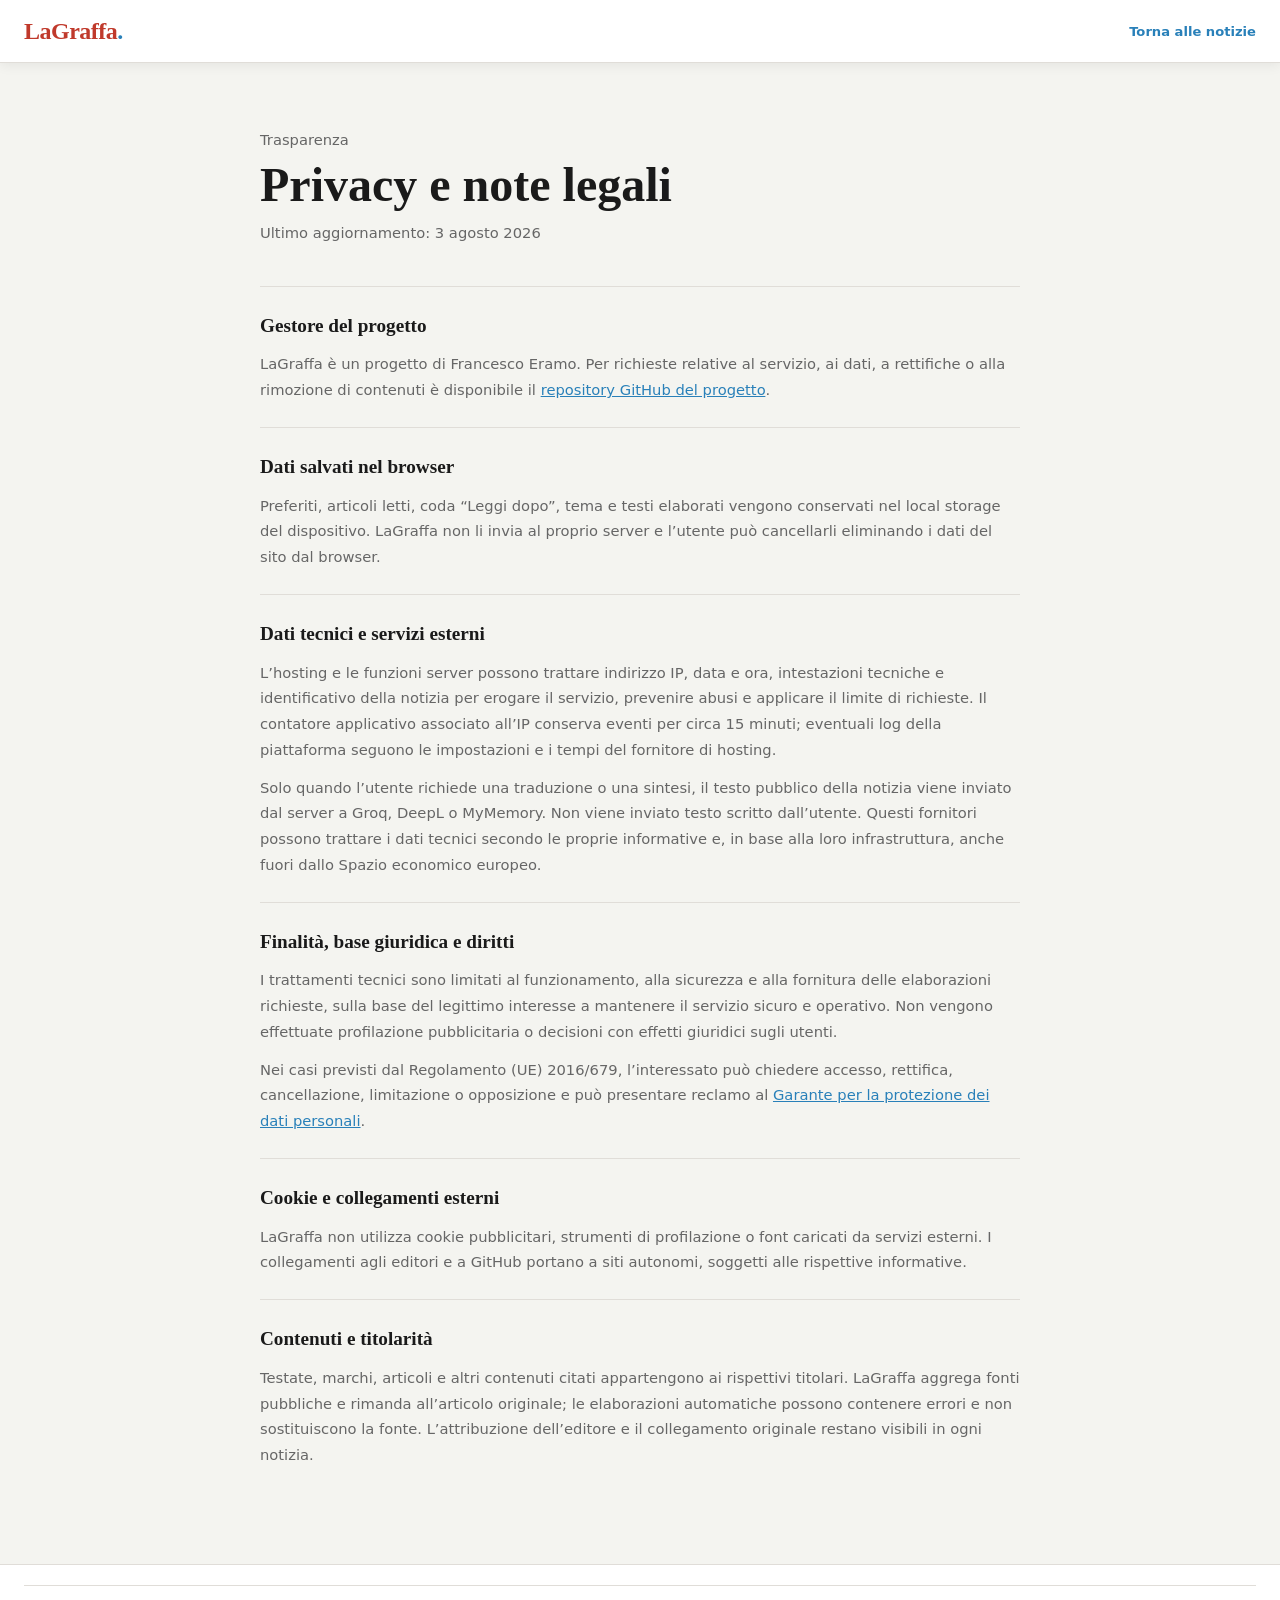
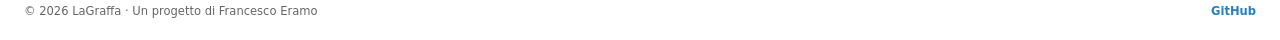
==== privacy.html @ 0d06956f "Aggiorna footer, note legali e dominio" ====
<!DOCTYPE html>
<html lang="it">
<head>
  <meta charset="UTF-8" />
  <meta name="viewport" content="width=device-width, initial-scale=1.0" />
  <meta name="referrer" content="strict-origin-when-cross-origin" />
  <meta name="robots" content="noindex,follow" />
  <meta name="theme-color" content="#c0392b" />
  <title>Privacy e note legali — LaGraffa</title>
  <link rel="canonical" href="https://lagraffa.vercel.app/privacy.html" />
  <link rel="icon" href="icon-512.png" type="image/png" />
  <link rel="stylesheet" href="style.css?v=3" />
</head>
<body>
  <header class="header legal-header">
    <div class="header-inner">
      <a class="logo" href="/" aria-label="LaGraffa, pagina iniziale">LaGraffa<span aria-hidden="true">.</span></a>
      <a class="legal-back" href="/">Torna alle notizie</a>
    </div>
  </header>

  <main class="legal-page">
    <p class="section-label">Trasparenza</p>
    <h1>Privacy e note legali</h1>
    <p class="legal-updated">Ultimo aggiornamento: 3 agosto 2026</p>

    <section>
      <h2>Gestore del progetto</h2>
      <p>LaGraffa è un progetto di Francesco Eramo. Per richieste relative al servizio, ai dati, a rettifiche o alla rimozione di contenuti è disponibile il <a href="https://github.com/francescoeramo/LaGraffa" target="_blank" rel="noopener noreferrer">repository GitHub del progetto</a>.</p>
    </section>

    <section>
      <h2>Dati salvati nel browser</h2>
      <p>Preferiti, articoli letti, coda “Leggi dopo”, tema e testi elaborati vengono conservati nel local storage del dispositivo. LaGraffa non li invia al proprio server e l’utente può cancellarli eliminando i dati del sito dal browser.</p>
    </section>

    <section>
      <h2>Dati tecnici e servizi esterni</h2>
      <p>L’hosting e le funzioni server possono trattare indirizzo IP, data e ora, intestazioni tecniche e identificativo della notizia per erogare il servizio, prevenire abusi e applicare il limite di richieste. Il contatore applicativo associato all’IP conserva eventi per circa 15 minuti; eventuali log della piattaforma seguono le impostazioni e i tempi del fornitore di hosting.</p>
      <p>Solo quando l’utente richiede una traduzione o una sintesi, il testo pubblico della notizia viene inviato dal server a Groq, DeepL o MyMemory. Non viene inviato testo scritto dall’utente. Questi fornitori possono trattare i dati tecnici secondo le proprie informative e, in base alla loro infrastruttura, anche fuori dallo Spazio economico europeo.</p>
    </section>

    <section>
      <h2>Finalità, base giuridica e diritti</h2>
      <p>I trattamenti tecnici sono limitati al funzionamento, alla sicurezza e alla fornitura delle elaborazioni richieste, sulla base del legittimo interesse a mantenere il servizio sicuro e operativo. Non vengono effettuate profilazione pubblicitaria o decisioni con effetti giuridici sugli utenti.</p>
      <p>Nei casi previsti dal Regolamento (UE) 2016/679, l’interessato può chiedere accesso, rettifica, cancellazione, limitazione o opposizione e può presentare reclamo al <a href="https://www.garanteprivacy.it/" target="_blank" rel="noopener noreferrer">Garante per la protezione dei dati personali</a>.</p>
    </section>

    <section>
      <h2>Cookie e collegamenti esterni</h2>
      <p>LaGraffa non utilizza cookie pubblicitari, strumenti di profilazione o font caricati da servizi esterni. I collegamenti agli editori e a GitHub portano a siti autonomi, soggetti alle rispettive informative.</p>
    </section>

    <section>
      <h2>Contenuti e titolarità</h2>
      <p>Testate, marchi, articoli e altri contenuti citati appartengono ai rispettivi titolari. LaGraffa aggrega fonti pubbliche e rimanda all’articolo originale; le elaborazioni automatiche possono contenere errori e non sostituiscono la fonte. L’attribuzione dell’editore e il collegamento originale restano visibili in ogni notizia.</p>
    </section>
  </main>

  <footer class="site-footer legal-footer">
    <div class="footer-bottom">
      <span>&copy; 2026 LaGraffa &middot; Un progetto di Francesco Eramo</span>
      <a class="github-link" href="https://github.com/francescoeramo/LaGraffa" target="_blank" rel="noopener noreferrer">GitHub</a>
    </div>
  </footer>
</body>
</html>
---- style.css ----
:root {
  --bg: #f4f4f0;
  --surface: #ffffff;
  --surface2: #f0ede8;
  --text: #1a1a1a;
  --text-muted: #666;
  --border: #e0ddd8;
  --accent: #c0392b;
  --accent2: #2980b9;
  --fav-color: #e6b800;
  --later-color: #2980b9;
  --read-color: #2980b9;
  --font-head: Georgia, 'Times New Roman', serif;
  --font-body: system-ui, -apple-system, BlinkMacSystemFont, 'Segoe UI', sans-serif;
  --radius: 10px;
  --shadow: 0 2px 12px rgba(0,0,0,.07);
  --cat-politica: #c0392b;
  --cat-geopolitica: #8e44ad;
  --cat-conflitti: #d35400;
  --cat-ai: #2980b9;
  --cat-economia: #27ae60;
}
[hidden] { display: none !important; }
[data-theme="dark"] {
  --bg: #141414;
  --surface: #1e1e1e;
  --surface2: #252525;
  --text: #e8e6e1;
  --text-muted: #999;
  --border: #333;
  --shadow: 0 2px 12px rgba(0,0,0,.3);
}
* { box-sizing: border-box; margin: 0; padding: 0; }
html { font-size: 16px; scroll-behavior: smooth; }
body {
  font-family: var(--font-body);
  background: var(--bg); color: var(--text);
  line-height: 1.6; transition: background .3s, color .3s;
}
.sr-only {
  position: absolute; width: 1px; height: 1px; padding: 0; margin: -1px;
  overflow: hidden; clip: rect(0, 0, 0, 0); white-space: nowrap; border: 0;
}
.skip-link {
  position: fixed; top: 8px; left: 8px; z-index: 500;
  transform: translateY(-150%); background: var(--text); color: var(--surface);
  padding: 8px 14px; border-radius: 6px; font-weight: 700;
}
.skip-link:focus { transform: translateY(0); }
button:focus-visible, a:focus-visible, input:focus-visible, select:focus-visible {
  outline: 3px solid var(--accent2); outline-offset: 3px;
}

/* HEADER */
.header {
  position: sticky; top: 0; z-index: 100;
  background: var(--surface);
  border-bottom: 1px solid var(--border);
  box-shadow: var(--shadow);
}
.header-inner {
  max-width: 1280px; margin: 0 auto;
  padding: 12px 24px;
  display: flex; align-items: center; gap: 16px;
}
.logo {
  font-family: var(--font-head); font-size: 1.5rem; font-weight: 700;
  color: var(--accent); letter-spacing: -.5px; white-space: nowrap; flex-shrink: 0;
}
.logo { text-decoration: none; }
.logo span { color: var(--accent2); }
.nav-cats { display: flex; gap: 6px; flex-wrap: wrap; flex: 1; }
.cat-btn {
  background: none; border: 1.5px solid var(--border); border-radius: 20px;
  padding: 5px 13px; font-size: .78rem; font-weight: 600;
  cursor: pointer; color: var(--text-muted); font-family: var(--font-body);
  transition: all .2s; white-space: nowrap;
}
.cat-btn:hover, .cat-btn.active {
  background: var(--accent); border-color: var(--accent); color: #fff;
}
.header-right { display: flex; align-items: center; gap: 8px; flex-shrink: 0; }
.refresh-timer { font-size: .72rem; color: var(--text-muted); white-space: nowrap; }
.refresh-btn, .theme-toggle, .menu-toggle {
  background: none; border: 1.5px solid var(--border); border-radius: 50%;
  width: 32px; height: 32px; cursor: pointer; font-size: .95rem; color: var(--text-muted);
  transition: all .2s; display: flex; align-items: center; justify-content: center; flex-shrink: 0;
}
.refresh-btn:hover { border-color: var(--accent); color: var(--accent); transform: rotate(180deg); }
.theme-toggle:hover, .menu-toggle:hover { border-color: var(--accent); color: var(--accent); }
.menu-toggle { display: none; }

/* Mobile nav */
.mobile-nav {
  display: none; overflow: hidden;
  background: var(--surface); border-top: 1px solid var(--border);
  padding: 0 16px; max-height: 0;
  transition: max-height .3s ease, padding .3s ease;
}
.mobile-nav.open {
  display: flex; flex-wrap: wrap; gap: 8px;
  max-height: 220px; padding: 12px 16px;
}
.feed-status {
  min-height: 27px; padding: 5px 24px; text-align: center;
  background: var(--surface2); color: var(--text-muted); border-top: 1px solid var(--border);
  font-size: .72rem;
}
.feed-status.delayed { background: #fff4d6; color: #714f00; }
.feed-status.stale { background: #ffe2df; color: #7f1d15; font-weight: 700; }
[data-theme="dark"] .feed-status.delayed { background: #3b3012; color: #ffe29a; }
[data-theme="dark"] .feed-status.stale { background: #441c19; color: #ffc2bc; }

/* HERO */
.hero-section {
  background: var(--accent); color: #fff;
  position: relative; overflow: hidden;
}
.hero-section::before {
  content: ''; position: absolute; inset: 0;
  background: linear-gradient(135deg, rgba(0,0,0,.2) 0%, transparent 60%);
  pointer-events: none;
}
.hero-section.cat-bg-politica-italiana { background: var(--cat-politica); }
.hero-section.cat-bg-geopolitica       { background: var(--cat-geopolitica); }
.hero-section.cat-bg-conflitti         { background: var(--cat-conflitti); }
.hero-section.cat-bg-ai                { background: var(--cat-ai); }
.hero-section.cat-bg-economia-tech     { background: var(--cat-economia); }

.hero-inner {
  max-width: 1280px; margin: 0 auto;
  padding: 48px 24px 52px;
  position: relative; z-index: 1;
}
.hero-label {
  font-size: .72rem; font-weight: 700; letter-spacing: 2.5px;
  text-transform: uppercase; color: rgba(255,255,255,.8); margin-bottom: 14px;
}
.hero-title {
  font-family: var(--font-head);
  font-size: clamp(1.5rem, 3.5vw, 2.6rem);
  line-height: 1.2; margin-bottom: 16px; max-width: 760px;
  color: #fff; text-shadow: 0 1px 4px rgba(0,0,0,.2);
}
.hero-summary {
  font-size: 1rem; color: rgba(255,255,255,.88);
  max-width: 640px; margin-bottom: 18px;
  display: -webkit-box; -webkit-line-clamp: 8;
  -webkit-box-orient: vertical; overflow: hidden;
}
.hero-meta {
  display: flex; gap: 12px; flex-wrap: wrap; align-items: center;
  font-size: .78rem; color: rgba(255,255,255,.75); margin-bottom: 22px;
}
.hero-cat {
  background: rgba(255,255,255,.25); border-radius: 12px;
  padding: 2px 10px; font-weight: 700; font-size: .7rem;
  letter-spacing: .5px; backdrop-filter: blur(4px);
}
.hero-actions { margin-bottom: 4px; }
.hero-read-btn {
  background: rgba(255,255,255,.2); color: #fff;
  border: 2px solid rgba(255,255,255,.6); border-radius: 8px;
  padding: 10px 24px; font-size: .9rem; font-weight: 600;
  cursor: pointer; font-family: var(--font-body);
  transition: background .2s, transform .15s; backdrop-filter: blur(4px);
}
.hero-read-btn:hover { background: rgba(255,255,255,.35); transform: translateY(-1px); }

.hero-read-indicator {
  position: absolute; top: 14px; right: 18px; z-index: 2;
  background: rgba(255,255,255,.22); color: #fff;
  font-size: .72rem; font-weight: 700;
  padding: 3px 10px; border-radius: 12px;
  letter-spacing: .5px; backdrop-filter: blur(4px);
  display: none; align-items: center; gap: 5px;
}
.hero-read-indicator .check-circle {
  width: 14px; height: 14px;
  background: var(--read-color); border-radius: 50%;
  display: inline-flex; align-items: center; justify-content: center;
  font-size: .6rem; color: #fff; flex-shrink: 0;
}

/* GRID */
.news-grid-section { max-width: 1280px; margin: 0 auto; padding: 32px 24px 60px; }
.section-heading { max-width: 680px; margin: 0 0 22px; }
.section-kicker { color: var(--accent); font-size: .72rem; font-weight: 700; letter-spacing: .12em; text-transform: uppercase; margin-bottom: 4px; }
.section-heading h2 { font-family: var(--font-head); font-size: clamp(1.35rem, 2.5vw, 1.8rem); line-height: 1.2; margin-bottom: 5px; }
.section-heading p:last-child { color: var(--text-muted); font-size: .9rem; }
.news-tools {
  display: grid; grid-template-columns: minmax(240px, 1fr) minmax(160px, .35fr) minmax(160px, .35fr) auto;
  gap: 10px; align-items: center; margin-bottom: 10px;
}
.news-tools input, .news-tools select {
  width: 100%; min-height: 42px; border: 1.5px solid var(--border); border-radius: 8px;
  background: var(--surface); color: var(--text); font: inherit; font-size: .84rem; padding: 9px 12px;
}
.clear-filters {
  min-height: 42px; border: 1.5px solid var(--border); border-radius: 8px;
  background: var(--surface2); color: var(--text); padding: 8px 13px; cursor: pointer; font-weight: 600;
}
.clear-filters:hover { border-color: var(--accent); color: var(--accent); }
.results-count { margin-bottom: 18px; color: var(--text-muted); font-size: .75rem; }
.news-grid {
  display: grid;
  grid-template-columns: repeat(auto-fill, minmax(280px, 1fr));
  gap: 20px;
}
.empty-state {
  grid-column: 1/-1; text-align: center;
  padding: 60px 20px; color: var(--text-muted); font-size: 1rem;
}

/* CARD */
.news-card {
  background: var(--surface); border-radius: var(--radius); box-shadow: var(--shadow);
  overflow: hidden; display: flex; flex-direction: column;
  border: 1px solid var(--border);
  transition: transform .2s, box-shadow .2s, opacity .2s;
  -webkit-tap-highlight-color: transparent; position: relative;
}
.news-card:hover { transform: translateY(-3px); box-shadow: 0 6px 24px rgba(0,0,0,.12); }
.news-card.card-read { opacity: .72; }
.news-card.card-read .card-title { color: var(--text-muted); }

.card-cat-bar { height: 4px; background: var(--accent); }
.cat-politica-italiana .card-cat-bar { background: var(--cat-politica); }
.cat-geopolitica .card-cat-bar       { background: var(--cat-geopolitica); }
.cat-conflitti .card-cat-bar         { background: var(--cat-conflitti); }
.cat-ai .card-cat-bar                { background: var(--cat-ai); }
.cat-economia-tech .card-cat-bar     { background: var(--cat-economia); }

.card-body { padding: 16px 16px 10px; flex: 1; }
.card-topline {
  display: flex; justify-content: space-between;
  align-items: center; margin-bottom: 8px; gap: 6px;
}
.card-badges { display: inline-flex; align-items: center; gap: 6px; }
.card-language {
  border: 1px solid var(--border); border-radius: 10px; color: var(--text-muted);
  font-size: .62rem; font-weight: 700; letter-spacing: .03em; padding: 1px 6px;
}
.card-cat-badge {
  font-size: .67rem; font-weight: 700; letter-spacing: .5px;
  text-transform: uppercase; color: var(--accent);
}
.cat-politica-italiana .card-cat-badge { color: var(--cat-politica); }
.cat-geopolitica .card-cat-badge       { color: var(--cat-geopolitica); }
.cat-conflitti .card-cat-badge         { color: var(--cat-conflitti); }
.cat-ai .card-cat-badge                { color: var(--cat-ai); }
.cat-economia-tech .card-cat-badge     { color: var(--cat-economia); }

/* Il badge read è nascosto di default; il JS lo mostra solo se la notizia è letta */
.card-read-badge {
  display: none;
  align-items: center; justify-content: center;
  width: 18px; height: 18px;
  background: var(--read-color); color: #fff;
  border-radius: 50%; font-size: .65rem; font-weight: 700;
  flex-shrink: 0; line-height: 1;
}

.card-title {
  font-family: var(--font-head); font-size: 1rem;
  font-weight: 700; line-height: 1.35; margin-bottom: 8px; transition: color .2s;
}
.card-open-btn {
  display: block; width: 100%; padding: 0; border: 0; background: none;
  color: inherit; font: inherit; line-height: inherit; text-align: left; cursor: pointer;
}
.card-open-btn::after { content: ''; position: absolute; inset: 4px 0 49px; }
.card-open-btn:focus-visible { border-radius: 4px; outline-offset: 5px; }
.card-summary {
  font-size: .82rem; color: var(--text-muted); line-height: 1.55;
  display: -webkit-box; -webkit-line-clamp: 8;
  -webkit-box-orient: vertical; overflow: hidden;
  min-height: calc(1.55em * 5); max-height: calc(1.55em * 8); margin-bottom: 10px;
}
.card-tags { display: flex; gap: 6px; flex-wrap: wrap; margin-bottom: 8px; }
.card-tag {
  font-size: .7rem; background: var(--surface2);
  border-radius: 10px; padding: 2px 8px; color: var(--text-muted);
}
.card-footer {
  padding: 8px 16px 12px;
  display: flex; justify-content: space-between; align-items: center;
  font-size: .72rem; color: var(--text-muted); border-top: 1px solid var(--border);
}
.card-footer-right {
  display: flex; align-items: center; gap: 8px;
}
.card-source { font-weight: 600; }
.card-time { color: var(--text-muted); }

/* Pulsante Leggi dopo sulla card */
.card-later-btn {
  background: none;
  border: 1.5px solid var(--border);
  border-radius: 50%;
  width: 26px; height: 26px;
  display: inline-flex; align-items: center; justify-content: center;
  font-size: .8rem; cursor: pointer; color: var(--text-muted);
  transition: all .2s; padding: 0; flex-shrink: 0; line-height: 1;
}
.card-later-btn:hover { border-color: var(--later-color); color: var(--later-color); transform: scale(1.15); }
.card-later-btn.later-on { background: var(--later-color); border-color: var(--later-color); color: #fff; }

/* MODAL */
.modal-overlay {
  display: none; position: fixed; inset: 0; z-index: 200;
  background: rgba(0,0,0,.6);
  overflow-y: auto; -webkit-overflow-scrolling: touch;
  padding: 24px 12px 40px;
}
.modal-overlay.open { display: flex; align-items: flex-start; justify-content: center; }
.modal {
  background: var(--surface); border-radius: 14px;
  max-width: 760px; width: 100%; padding: 28px;
  box-shadow: 0 20px 60px rgba(0,0,0,.25); margin: auto;
}
.modal-header {
  display: flex; justify-content: space-between;
  align-items: center; margin-bottom: 16px; gap: 12px;
}
.modal-header-actions { display: flex; align-items: center; gap: 8px; flex-shrink: 0; }
.modal-close {
  background: none; border: 1.5px solid var(--border); border-radius: 50%;
  width: 34px; height: 34px; cursor: pointer; font-size: .9rem; color: var(--text-muted);
  transition: all .2s; display: flex; align-items: center; justify-content: center; flex-shrink: 0;
}
.modal-close:hover { border-color: var(--accent); color: var(--accent); }
.translate-btn {
  background: var(--surface2); border: 1.5px solid var(--border); border-radius: 8px;
  padding: 6px 12px; font-size: .78rem; font-weight: 600;
  cursor: pointer; color: var(--text); font-family: var(--font-body);
  transition: all .2s; white-space: nowrap;
}
.translate-btn:hover { border-color: var(--accent2); color: var(--accent2); }
.translate-btn:disabled { opacity: .6; cursor: wait; }
.later-btn, .share-btn {
  background: none; border: 1.5px solid var(--border); border-radius: 50%;
  width: 34px; height: 34px; cursor: pointer; font-size: 1rem; line-height: 1;
  color: var(--text-muted);
  display: flex; align-items: center; justify-content: center;
  transition: all .2s; flex-shrink: 0; padding: 0;
}
.later-btn:hover, .share-btn:hover { border-color: var(--later-color); color: var(--later-color); transform: scale(1.1); }
.later-btn.later-on { background: var(--later-color); border-color: var(--later-color); color: #fff; }
.fav-btn {
  background: none; border: 1.5px solid var(--border); border-radius: 50%;
  width: 34px; height: 34px; cursor: pointer; font-size: 1rem; line-height: 1;
  color: var(--text-muted);
  display: flex; align-items: center; justify-content: center;
  transition: all .2s; flex-shrink: 0; padding: 0;
}
.fav-btn:hover { border-color: var(--fav-color); color: var(--fav-color); transform: scale(1.1); }
.fav-btn.fav-on { background: var(--fav-color); border-color: var(--fav-color); color: #fff; }
.modal-cat {
  font-size: .7rem; font-weight: 700; text-transform: uppercase;
  letter-spacing: 1px; color: var(--accent); margin-bottom: 10px;
}
.modal-title {
  font-family: var(--font-head);
  font-size: clamp(1.2rem, 3vw, 1.8rem);
  line-height: 1.3; margin-bottom: 14px;
}
.modal-meta {
  display: flex; gap: 16px; flex-wrap: wrap;
  font-size: .8rem; color: var(--text-muted); margin-bottom: 24px;
}
.modal-body { font-size: .95rem; line-height: 1.8; color: var(--text); margin-bottom: 28px; }
.modal-body p { margin-bottom: 1em; }
.modal-sources-block {
  background: var(--surface2); border-radius: 8px;
  padding: 12px 16px; margin-bottom: 20px;
  font-size: .78rem; color: var(--text-muted);
  display: flex; flex-wrap: wrap; gap: 6px; align-items: center;
}
.modal-sources-block strong { color: var(--text); font-size: .78rem; margin-right: 4px; }
.modal-sources-block span {
  background: var(--surface); border: 1px solid var(--border);
  border-radius: 12px; padding: 2px 9px;
}
.modal-sources-block a { color: var(--accent2); font-weight: 700; }
.modal-disclosure { color: var(--text-muted); font-size: .75rem; margin: -8px 0 18px; }
.modal-link {
  display: inline-block; color: var(--accent2); font-size: .85rem;
  font-weight: 600; text-decoration: none;
  border-bottom: 1.5px solid var(--accent2); transition: opacity .2s;
}
.modal-link:hover { opacity: .75; }

/* FOOTER */
.site-footer { background: var(--surface); border-top: 1px solid var(--border); padding: 36px 24px 20px; }
.footer-grid { max-width: 1280px; margin: 0 auto 28px; display: grid; grid-template-columns: repeat(3, 1fr); gap: 28px; }
.footer-grid h2 { font-family: var(--font-head); font-size: 1rem; margin-bottom: 8px; }
.footer-grid p { color: var(--text-muted); font-size: .78rem; line-height: 1.65; }
.footer-grid a { color: var(--accent2); }
.footer-bottom { max-width: 1280px; margin: 0 auto; padding-top: 16px; border-top: 1px solid var(--border); display: flex; justify-content: space-between; gap: 16px; color: var(--text-muted); font-size: .72rem; }
.footer-bottom a { color: var(--accent2); }
.github-link { display: inline-flex; align-items: center; gap: 6px; font-weight: 600; text-decoration: none; }
.github-link:hover { text-decoration: underline; }
.legal-header .header-inner { justify-content: space-between; }
.legal-back { color: var(--accent2); font-size: .82rem; font-weight: 600; text-decoration: none; }
.legal-back:hover { text-decoration: underline; }
.legal-page { width: min(760px, calc(100% - 32px)); margin: 0 auto; padding: 64px 0 72px; }
.legal-page h1 { font-family: var(--font-head); font-size: clamp(2rem, 5vw, 3rem); line-height: 1.1; margin: 6px 0 8px; }
.legal-updated { color: var(--text-muted); font-size: .78rem; margin-bottom: 40px; }
.legal-page section { padding: 24px 0; border-top: 1px solid var(--border); }
.legal-page h2 { font-family: var(--font-head); font-size: 1.2rem; margin-bottom: 10px; }
.legal-page p { color: var(--text-muted); font-size: .92rem; line-height: 1.75; }
.legal-page p + p { margin-top: 12px; }
.legal-page a { color: var(--accent2); }
.legal-footer { padding-top: 20px; }
.toast {
  position: fixed; z-index: 400; left: 50%; bottom: 24px; transform: translate(-50%, 140%);
  max-width: min(420px, calc(100% - 32px)); padding: 10px 16px; border-radius: 8px;
  background: var(--text); color: var(--surface); box-shadow: var(--shadow); font-size: .82rem;
  opacity: 0; transition: transform .2s, opacity .2s;
}
.toast.show { transform: translate(-50%, 0); opacity: 1; }

/* RESPONSIVE */
@media (max-width: 768px) {
  .nav-cats { display: none; }
  .menu-toggle { display: flex; }
  .refresh-timer { display: none; }
  .header-inner { padding: 10px 16px; }
  .logo { font-size: 1.3rem; }
  .hero-inner { padding: 32px 16px 36px; }
  .hero-title { font-size: 1.4rem; }
  .hero-summary { font-size: .9rem; }
  .hero-read-btn { padding: 9px 18px; font-size: .85rem; }
  .news-grid-section { padding: 20px 12px 48px; }
  .news-tools { grid-template-columns: 1fr 1fr; }
  .search-field { grid-column: 1 / -1; }
  .clear-filters { grid-column: 1 / -1; }
  .news-grid { grid-template-columns: 1fr; gap: 14px; }
  .modal-overlay { padding: 0; align-items: flex-end; }
  .modal {
    border-radius: 18px 18px 0 0; max-width: 100%;
    padding: 20px 16px 32px; max-height: 92vh; overflow-y: auto;
  }
  .modal-title { font-size: 1.2rem; }
  .modal-body { font-size: .9rem; }
  .translate-btn { font-size: .72rem; padding: 5px 10px; }
  .footer-grid { grid-template-columns: 1fr; gap: 22px; }
}
@media (max-width: 480px) {
  .hero-title { font-size: 1.2rem; }
  .card-title { font-size: .95rem; }
  .feed-status { padding-inline: 12px; }
  .news-tools { grid-template-columns: 1fr; }
  .news-tools > * { grid-column: 1; }
  .modal-header { align-items: flex-start; }
  .modal-header-actions { flex-wrap: wrap; justify-content: flex-end; }
  .footer-bottom { flex-direction: column; }
}

@media (prefers-reduced-motion: reduce) {
  *, *::before, *::after { scroll-behavior: auto !important; transition-duration: .01ms !important; animation-duration: .01ms !important; }
}
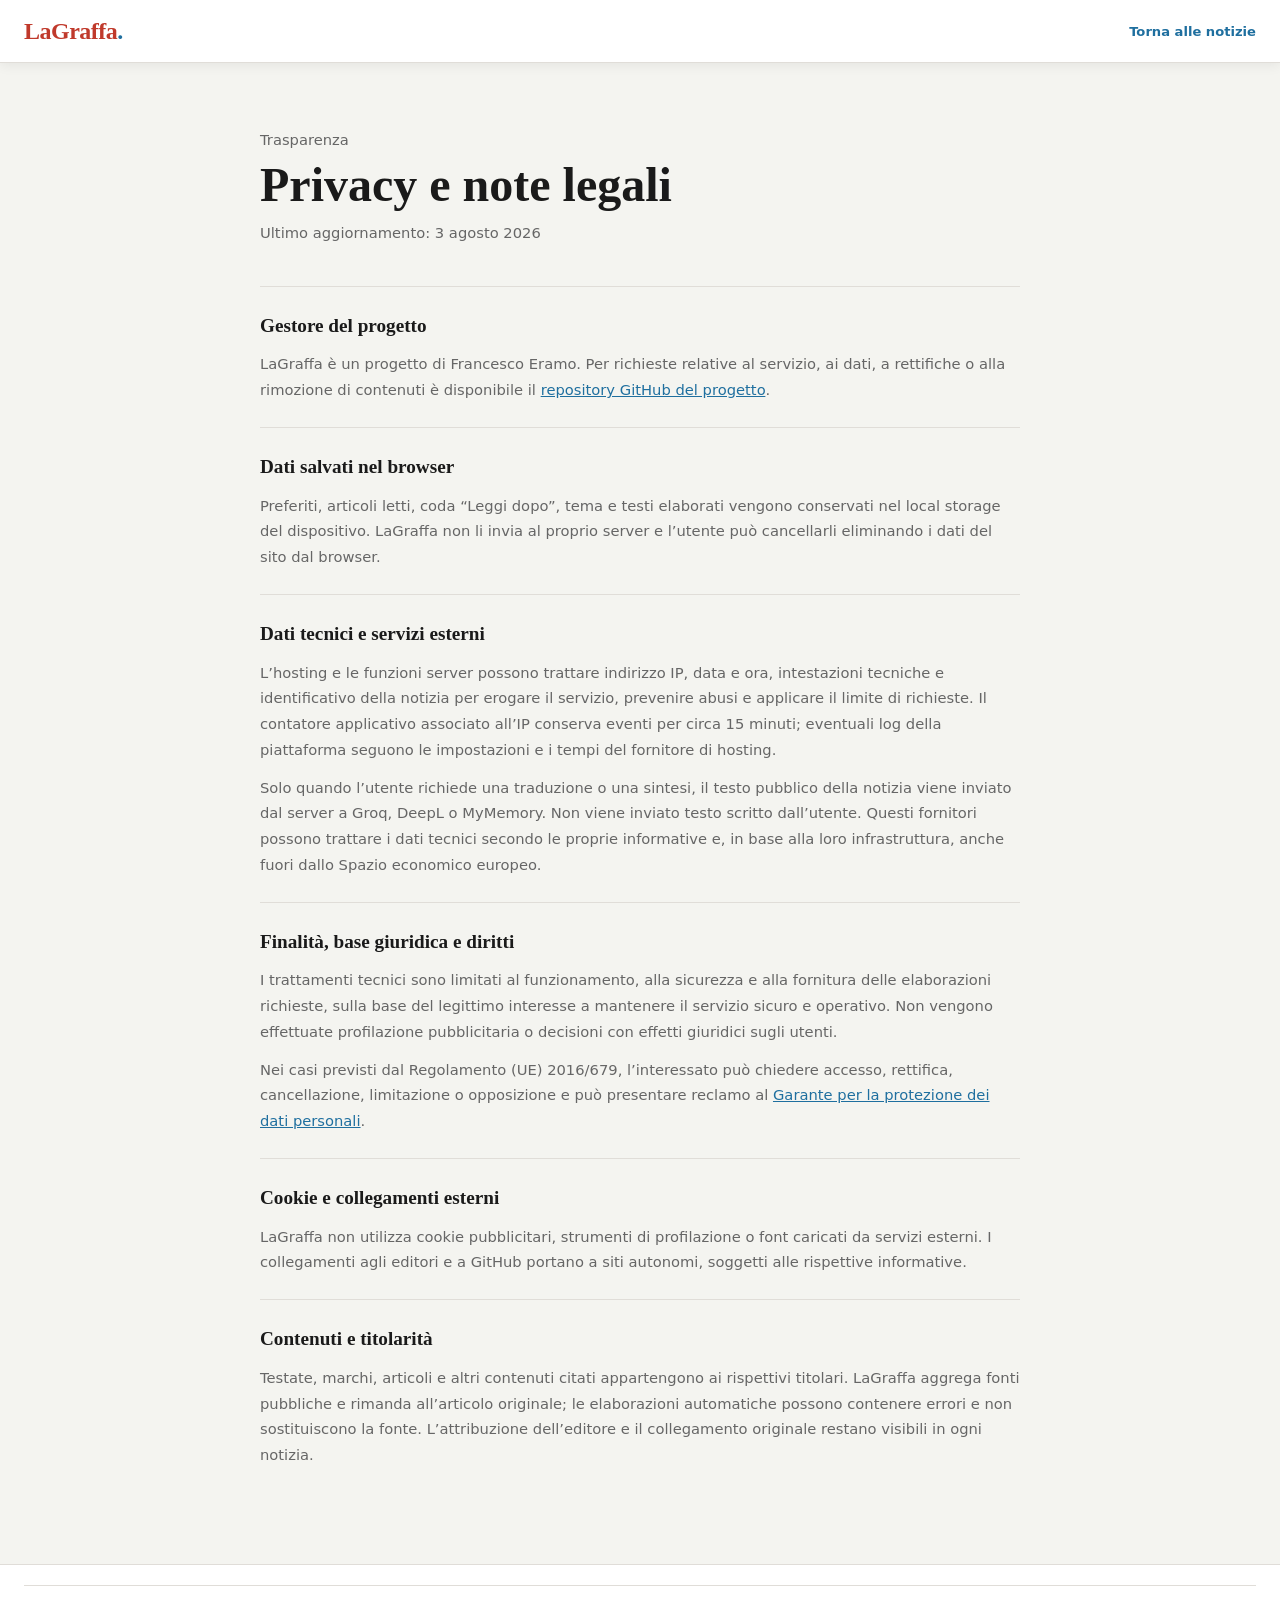
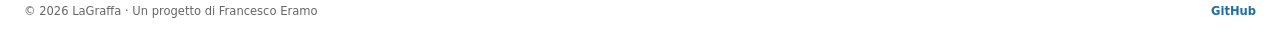
==== commit a31037e7: "Prepara LaGraffa per la produzione" ====
--- a/privacy.html
+++ b/privacy.html
@@ -8,8 +8,9 @@
   <meta name="theme-color" content="#c0392b" />
   <title>Privacy e note legali — LaGraffa</title>
   <link rel="canonical" href="https://lagraffa.vercel.app/privacy.html" />
-  <link rel="icon" href="icon-512.png" type="image/png" />
-  <link rel="stylesheet" href="style.css?v=3" />
+  <link rel="icon" href="icon-192.png" type="image/png" sizes="192x192" />
+  <link rel="apple-touch-icon" href="icon-512.png" />
+  <link rel="stylesheet" href="style.css?v=4" />
 </head>
 <body>
   <header class="header legal-header">
--- a/style.css
+++ b/style.css
@@ -6,7 +6,7 @@
   --text-muted: #666;
   --border: #e0ddd8;
   --accent: #c0392b;
-  --accent2: #2980b9;
+  --accent2: #1f6f9f;
   --fav-color: #e6b800;
   --later-color: #2980b9;
   --read-color: #2980b9;
@@ -16,9 +16,14 @@
   --shadow: 0 2px 12px rgba(0,0,0,.07);
   --cat-politica: #c0392b;
   --cat-geopolitica: #8e44ad;
-  --cat-conflitti: #d35400;
-  --cat-ai: #2980b9;
-  --cat-economia: #27ae60;
+  --cat-conflitti: #a84300;
+  --cat-ai: #1f6f9f;
+  --cat-economia: #176b3a;
+  --hero-politica: #a93226;
+  --hero-geopolitica: #71368a;
+  --hero-conflitti: #a84300;
+  --hero-ai: #1f6691;
+  --hero-economia: #176b3a;
 }
 [hidden] { display: none !important; }
 [data-theme="dark"] {
@@ -29,7 +34,14 @@
   --text-muted: #999;
   --border: #333;
   --shadow: 0 2px 12px rgba(0,0,0,.3);
-}
+  --accent2: #69b8e8;
+  --cat-politica: #ff8276;
+  --cat-geopolitica: #d7a0ef;
+  --cat-conflitti: #ff9a57;
+  --cat-ai: #73bee9;
+  --cat-economia: #65cd91;
+}
+[data-theme="dark"] .section-kicker { color: #ff8276; }
 * { box-sizing: border-box; margin: 0; padding: 0; }
 html { font-size: 16px; scroll-behavior: smooth; }
 body {
@@ -74,16 +86,16 @@
   background: none; border: 1.5px solid var(--border); border-radius: 20px;
   padding: 5px 13px; font-size: .78rem; font-weight: 600;
   cursor: pointer; color: var(--text-muted); font-family: var(--font-body);
-  transition: all .2s; white-space: nowrap;
+  transition: all .2s; white-space: nowrap; min-height: 36px;
 }
 .cat-btn:hover, .cat-btn.active {
   background: var(--accent); border-color: var(--accent); color: #fff;
 }
-.header-right { display: flex; align-items: center; gap: 8px; flex-shrink: 0; }
+.header-right { display: flex; align-items: center; gap: 8px; flex-shrink: 0; margin-left: auto; }
 .refresh-timer { font-size: .72rem; color: var(--text-muted); white-space: nowrap; }
 .refresh-btn, .theme-toggle, .menu-toggle {
   background: none; border: 1.5px solid var(--border); border-radius: 50%;
-  width: 32px; height: 32px; cursor: pointer; font-size: .95rem; color: var(--text-muted);
+  width: 40px; height: 40px; cursor: pointer; font-size: .95rem; color: var(--text-muted);
   transition: all .2s; display: flex; align-items: center; justify-content: center; flex-shrink: 0;
 }
 .refresh-btn:hover { border-color: var(--accent); color: var(--accent); transform: rotate(180deg); }
@@ -121,11 +133,11 @@
   background: linear-gradient(135deg, rgba(0,0,0,.2) 0%, transparent 60%);
   pointer-events: none;
 }
-.hero-section.cat-bg-politica-italiana { background: var(--cat-politica); }
-.hero-section.cat-bg-geopolitica       { background: var(--cat-geopolitica); }
-.hero-section.cat-bg-conflitti         { background: var(--cat-conflitti); }
-.hero-section.cat-bg-ai                { background: var(--cat-ai); }
-.hero-section.cat-bg-economia-tech     { background: var(--cat-economia); }
+.hero-section.cat-bg-politica-italiana { background: var(--hero-politica); }
+.hero-section.cat-bg-geopolitica       { background: var(--hero-geopolitica); }
+.hero-section.cat-bg-conflitti         { background: var(--hero-conflitti); }
+.hero-section.cat-bg-ai                { background: var(--hero-ai); }
+.hero-section.cat-bg-economia-tech     { background: var(--hero-economia); }
 
 .hero-inner {
   max-width: 1280px; margin: 0 auto;
@@ -145,7 +157,7 @@
 .hero-summary {
   font-size: 1rem; color: rgba(255,255,255,.88);
   max-width: 640px; margin-bottom: 18px;
-  display: -webkit-box; -webkit-line-clamp: 8;
+  display: -webkit-box; -webkit-line-clamp: 6;
   -webkit-box-orient: vertical; overflow: hidden;
 }
 .hero-meta {
@@ -193,11 +205,11 @@
   gap: 10px; align-items: center; margin-bottom: 10px;
 }
 .news-tools input, .news-tools select {
-  width: 100%; min-height: 42px; border: 1.5px solid var(--border); border-radius: 8px;
+  width: 100%; min-height: 44px; border: 1.5px solid var(--border); border-radius: 8px;
   background: var(--surface); color: var(--text); font: inherit; font-size: .84rem; padding: 9px 12px;
 }
 .clear-filters {
-  min-height: 42px; border: 1.5px solid var(--border); border-radius: 8px;
+  min-height: 44px; border: 1.5px solid var(--border); border-radius: 8px;
   background: var(--surface2); color: var(--text); padding: 8px 13px; cursor: pointer; font-weight: 600;
 }
 .clear-filters:hover { border-color: var(--accent); color: var(--accent); }
@@ -273,9 +285,9 @@
 .card-open-btn:focus-visible { border-radius: 4px; outline-offset: 5px; }
 .card-summary {
   font-size: .82rem; color: var(--text-muted); line-height: 1.55;
-  display: -webkit-box; -webkit-line-clamp: 8;
+  display: -webkit-box; -webkit-line-clamp: 5;
   -webkit-box-orient: vertical; overflow: hidden;
-  min-height: calc(1.55em * 5); max-height: calc(1.55em * 8); margin-bottom: 10px;
+  min-height: calc(1.55em * 4); max-height: calc(1.55em * 5); margin-bottom: 10px;
 }
 .card-tags { display: flex; gap: 6px; flex-wrap: wrap; margin-bottom: 8px; }
 .card-tag {
@@ -298,7 +310,7 @@
   background: none;
   border: 1.5px solid var(--border);
   border-radius: 50%;
-  width: 26px; height: 26px;
+  width: 36px; height: 36px;
   display: inline-flex; align-items: center; justify-content: center;
   font-size: .8rem; cursor: pointer; color: var(--text-muted);
   transition: all .2s; padding: 0; flex-shrink: 0; line-height: 1;
@@ -326,7 +338,7 @@
 .modal-header-actions { display: flex; align-items: center; gap: 8px; flex-shrink: 0; }
 .modal-close {
   background: none; border: 1.5px solid var(--border); border-radius: 50%;
-  width: 34px; height: 34px; cursor: pointer; font-size: .9rem; color: var(--text-muted);
+  width: 40px; height: 40px; cursor: pointer; font-size: .9rem; color: var(--text-muted);
   transition: all .2s; display: flex; align-items: center; justify-content: center; flex-shrink: 0;
 }
 .modal-close:hover { border-color: var(--accent); color: var(--accent); }
@@ -340,7 +352,7 @@
 .translate-btn:disabled { opacity: .6; cursor: wait; }
 .later-btn, .share-btn {
   background: none; border: 1.5px solid var(--border); border-radius: 50%;
-  width: 34px; height: 34px; cursor: pointer; font-size: 1rem; line-height: 1;
+  width: 40px; height: 40px; cursor: pointer; font-size: 1rem; line-height: 1;
   color: var(--text-muted);
   display: flex; align-items: center; justify-content: center;
   transition: all .2s; flex-shrink: 0; padding: 0;
@@ -349,7 +361,7 @@
 .later-btn.later-on { background: var(--later-color); border-color: var(--later-color); color: #fff; }
 .fav-btn {
   background: none; border: 1.5px solid var(--border); border-radius: 50%;
-  width: 34px; height: 34px; cursor: pointer; font-size: 1rem; line-height: 1;
+  width: 40px; height: 40px; cursor: pointer; font-size: 1rem; line-height: 1;
   color: var(--text-muted);
   display: flex; align-items: center; justify-content: center;
   transition: all .2s; flex-shrink: 0; padding: 0;
@@ -422,6 +434,11 @@
 .toast.show { transform: translate(-50%, 0); opacity: 1; }
 
 /* RESPONSIVE */
+@media (max-width: 1260px) {
+  .nav-cats { display: none; }
+  .menu-toggle { display: flex; }
+  .refresh-timer { display: none; }
+}
 @media (max-width: 768px) {
   .nav-cats { display: none; }
   .menu-toggle { display: flex; }
@@ -431,6 +448,7 @@
   .hero-inner { padding: 32px 16px 36px; }
   .hero-title { font-size: 1.4rem; }
   .hero-summary { font-size: .9rem; }
+  .hero-summary { -webkit-line-clamp: 5; }
   .hero-read-btn { padding: 9px 18px; font-size: .85rem; }
   .news-grid-section { padding: 20px 12px 48px; }
   .news-tools { grid-template-columns: 1fr 1fr; }
